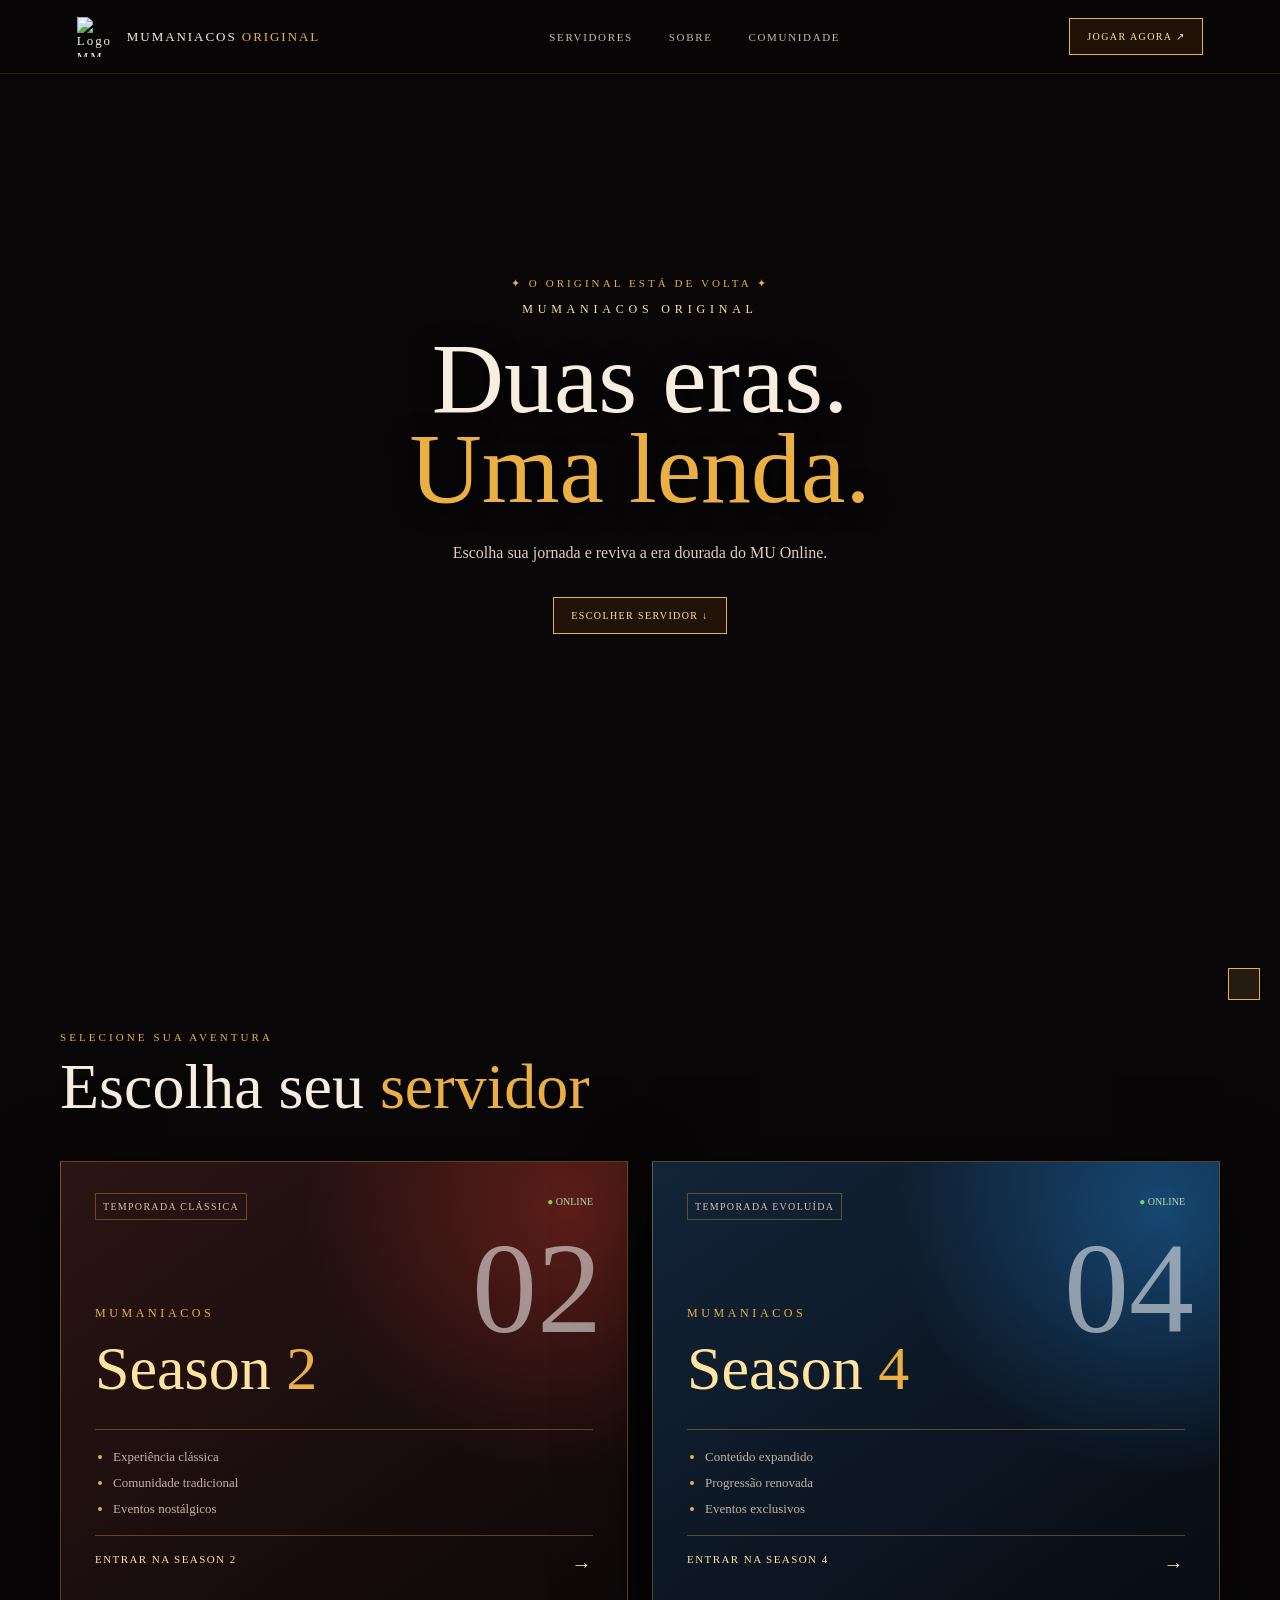
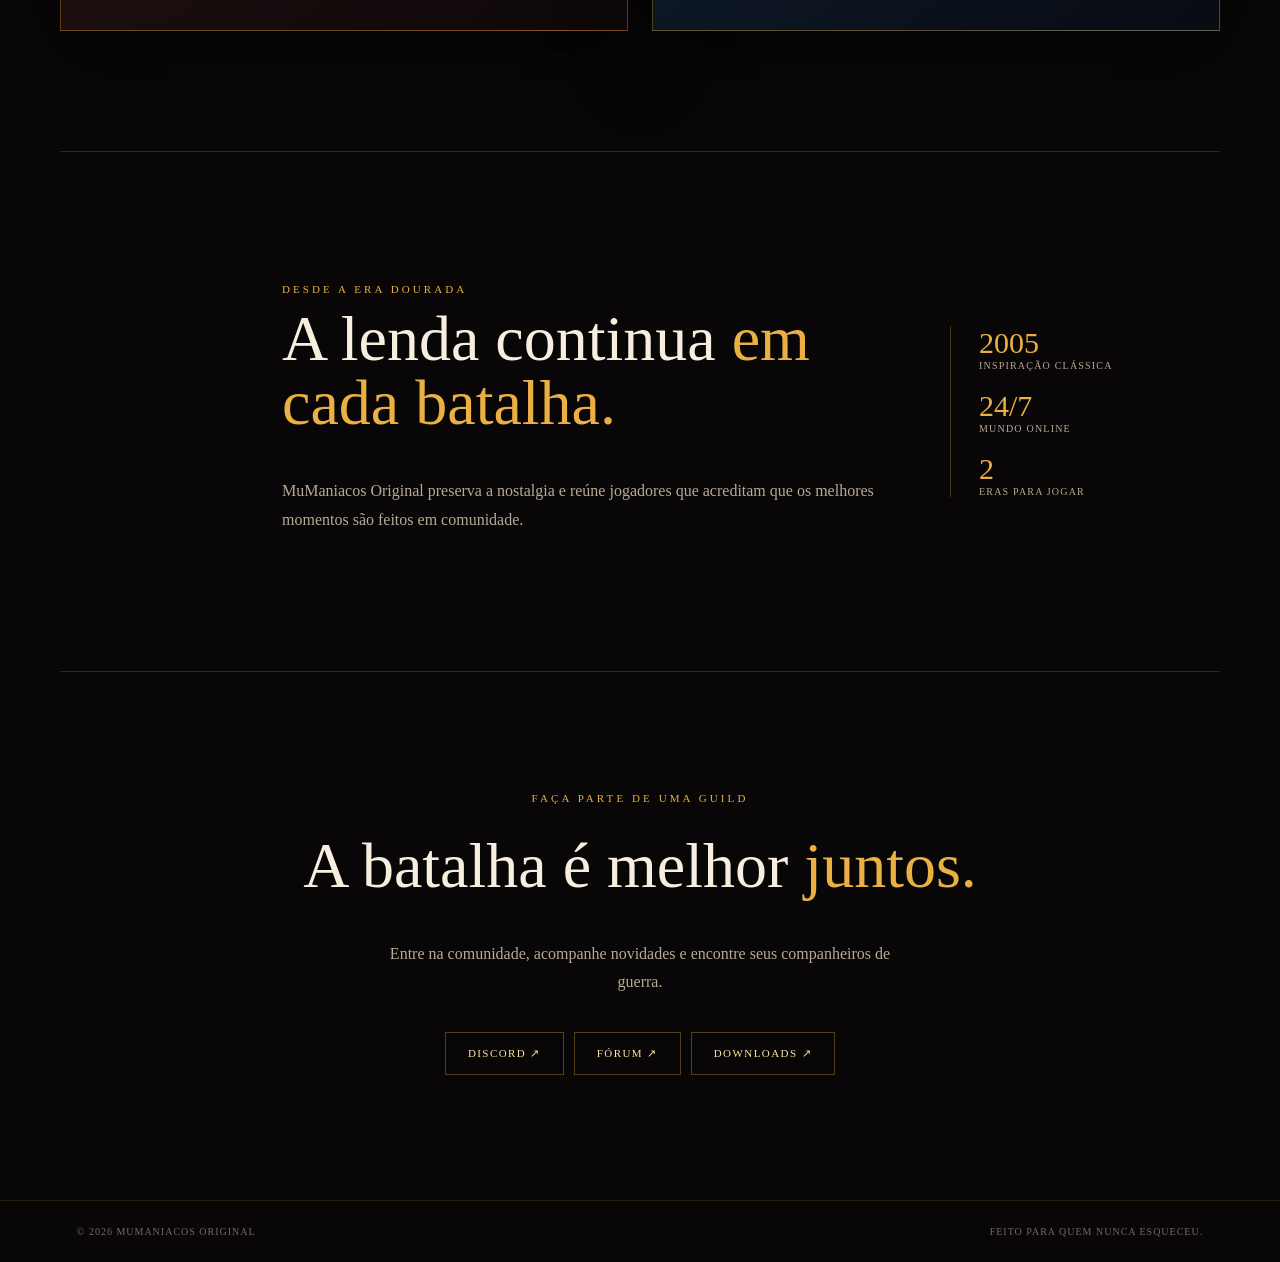
==== index.html @ 780e06e2 "Add files via upload" ====
<!doctype html>
<html lang="pt-BR">
  <head>
    <meta charset="utf-8">
    <meta name="viewport" content="width=device-width, initial-scale=1">
    <meta name="theme-color" content="#080607">
    <link rel="icon" href="favicon.ico" type="image/x-icon">
    <link rel="stylesheet" href="styles.css">
    <title>MuManiacos Original</title>
  </head>

  <body>
    <header>
      <a class="brand" href="#inicio">
        <img src="assets/mumaniacos-mm.png" alt="Logo MM">
        <span>MUMANIACOS <b>ORIGINAL</b></span>
      </a>

      <nav>
        <a href="#servidores">Servidores</a>
        <a href="#sobre">Sobre</a>
        <a href="#comunidade">Comunidade</a>
      </nav>

      <a class="cta" href="#servidores">Jogar agora ↗</a>
    </header>
    <main id="inicio">
      <section class="hero">
        <div class="hero-inner">
          <p class="eyebrow">✦ O original está de volta ✦</p>
          <p class="kicker">MUMANIACOS ORIGINAL</p>
          <h1>Duas eras.<br><em>Uma lenda.</em></h1>
          <p>Escolha sua jornada e reviva a era dourada do MU Online.</p>
          <a class="button" href="#servidores">Escolher servidor ↓</a>
        </div>
      </section>
<section class="section" id="servidores"><p class="label">Selecione sua aventura</p><h2>Escolha seu <em>servidor</em></h2><div class="grid"><article class="card red"><span class="tag">Temporada clássica</span><span class="online">● Online</span><small>02</small><p>MUMANIACOS</p><h3>Season <b>2</b></h3><div class="line"></div><ul><li>Experiência clássica</li><li>Comunidade tradicional</li><li>Eventos nostálgicos</li></ul><a href="#season-2" data-server="MUMANIACOS SEASON 2">ENTRAR NA SEASON 2 <b>→</b></a></article><article class="card blue"><span class="tag">Temporada evoluída</span><span class="online">● Online</span><small>04</small><p>MUMANIACOS</p><h3>Season <b>4</b></h3><div class="line"></div><ul><li>Conteúdo expandido</li><li>Progressão renovada</li><li>Eventos exclusivos</li></ul><a href="/season4" data-server="MUMANIACOS SEASON 4">ENTRAR NA SEASON 4 <b>→</b></a></article></div></section>
<section class="about section" id="sobre"><img src="assets/mumaniacos-mm.png" alt=""><div><p class="label">Desde a era dourada</p><h2>A lenda continua <em>em cada batalha.</em></h2><p>MuManiacos Original preserva a nostalgia e reúne jogadores que acreditam que os melhores momentos são feitos em comunidade.</p></div><div class="stats"><b>2005<small>inspiração clássica</small></b><b>24/7<small>mundo online</small></b><b>2<small>eras para jogar</small></b></div></section>
<section class="community section" id="comunidade"><p class="label">Faça parte de uma guild</p><h2>A batalha é melhor <em>juntos.</em></h2><p>Entre na comunidade, acompanhe novidades e encontre seus companheiros de guerra.</p><div><a href="#discord">Discord ↗</a><a href="#forum">Fórum ↗</a><a href="#downloads">Downloads ↗</a></div></section>    </main>

    <footer>
      © 2026 MUMANIACOS ORIGINAL
      <span>Feito para quem nunca esqueceu.</span>
    </footer>

    <div class="toast"></div>
    <script src="script.js"></script>
  </body>
</html>
---- styles.css ----
:root {
  --bg: #080607;
  --gold: #eab044;
  --cream: #ffe4a1;
  --muted: #b9a996;
}

* {
  box-sizing: border-box;
}

html {
  scroll-behavior: smooth;
}

body {
  margin: 0;
  background: var(--bg);
  color: #f8eee0;
  font-family: Georgia, serif;
}

a {
  color: inherit;
  text-decoration: none;
}

header {
  height: 74px;
  position: fixed;
  z-index: 5;
  inset: 0 0 auto;
  display: flex;
  align-items: center;
  justify-content: space-between;
  padding: 0 6vw;
  background: #080607d9;
  backdrop-filter: blur(10px);
  border-bottom: 1px solid #eab04422;
}

.brand {
  display: flex;
  align-items: center;
  gap: 10px;
  font-size: 13px;
  letter-spacing: 0.15em;
}

.brand img {
  width: 40px;
  height: 40px;
  object-fit: contain;
}

.brand b {
  color: var(--gold);
  font-weight: 400;
}

nav {
  display: flex;
  gap: 36px;
  font-size: 11px;
  text-transform: uppercase;
  letter-spacing: 0.15em;
  color: #cbbba7;
}

.cta,
.button {
  padding: 12px 17px;
  border: 1px solid var(--gold);
  color: var(--cream);
  font-size: 10px;
  text-transform: uppercase;
  letter-spacing: 0.14em;
  background: #6f3a0f40;
}

.cta:hover,
.button:hover {
  background: var(--gold);
  color: #201009;
}

.hero {
  height: 100vh;
  min-height: 680px;
  display: grid;
  place-items: center;
  text-align: center;
  background:
    linear-gradient(#08060722, #080607b8),
    url("assets/mu-maniacos-entrance.png") center / cover;
}

.hero-inner {
  max-width: 650px;
}

.eyebrow,
.label {
  color: var(--gold);
  font-size: 11px;
  letter-spacing: 0.28em;
  text-transform: uppercase;
}

.hero-logo {
  width: 145px;
  margin: 22px;
  filter: drop-shadow(0 0 22px #eaae46aa);
}

.kicker {
  color: var(--cream);
  font-size: 12px;
  letter-spacing: 0.4em;
}

h1 {
  margin: 17px 0 25px;
  font-size: clamp(55px, 8vw, 100px);
  font-weight: 400;
  line-height: 0.9;
  text-shadow: 0 4px 25px #000;
}

em {
  color: var(--gold);
  font-style: normal;
}

.hero-inner > p:not(.eyebrow):not(.kicker) {
  color: #dfcfbb;
  line-height: 1.7;
}

.button {
  display: inline-block;
  margin-top: 15px;
}

.section {
  width: min(1160px, calc(100% - 40px));
  margin: auto;
  padding: 120px 0;
}

h2 {
  margin: 12px 0 42px;
  font-size: clamp(38px, 5vw, 68px);
  font-weight: 400;
  line-height: 1;
}

.grid {
  display: grid;
  grid-template-columns: 1fr 1fr;
  gap: 24px;
}

.card {
  position: relative;
  min-height: 470px;
  overflow: hidden;
  padding: 34px;
  border: 1px solid #eab04455;
  box-shadow: 0 20px 70px #0008;
}

.red {
  background:
    radial-gradient(circle at 90% 10%, #a52f2477, transparent 40%),
    linear-gradient(145deg, #2b1414, #0d0809);
}

.blue {
  background:
    radial-gradient(circle at 90% 10%, #1e70b688, transparent 40%),
    linear-gradient(145deg, #122438, #080b12);
}

.tag {
  padding: 7px;
  border: 1px solid #eab04455;
  color: #d4c3aa;
  font-size: 10px;
  text-transform: uppercase;
  letter-spacing: 0.13em;
}

.online {
  float: right;
  color: #b7dca5;
  font-size: 10px;
  text-transform: uppercase;
}

.online:first-letter {
  color: #75da4b;
}

.card small {
  position: absolute;
  top: 61px;
  right: 25px;
  color: #fff8;
  font-size: 130px;
  line-height: 1;
}

.card p {
  margin-top: 92px;
  color: var(--gold);
  font-size: 12px;
  letter-spacing: 0.3em;
}

.card h3 {
  margin: 0;
  color: var(--cream);
  font-size: 62px;
  font-weight: 400;
}

.card h3 b {
  color: var(--gold);
  font-weight: 400;
}

.line {
  height: 1px;
  margin: 25px 0 14px;
  background: #eab04455;
}

.card ul {
  padding-left: 18px;
  color: #c4b29f;
  font-size: 13px;
  line-height: 2;
}

.card li::marker {
  color: var(--gold);
}

.card > a {
  display: flex;
  justify-content: space-between;
  padding-top: 17px;
  border-top: 1px solid #eab04455;
  color: var(--cream);
  font-size: 11px;
  letter-spacing: 0.13em;
}

.card > a b {
  font-size: 20px;
}

.about {
  display: grid;
  grid-template-columns: 180px 1fr 270px;
  gap: 42px;
  align-items: center;
  border-top: 1px solid #eab04433;
  border-bottom: 1px solid #eab04433;
}

.about > img {
  width: 150px;
  filter: drop-shadow(0 0 18px #eab04466);
}

.about p:not(.label),
.community > p:not(.label) {
  color: var(--muted);
  line-height: 1.8;
}

.stats {
  display: grid;
  gap: 18px;
  padding-left: 28px;
  border-left: 1px solid #eab04444;
}

.stats b {
  color: var(--gold);
  font-size: 30px;
  font-weight: 400;
}

.stats small {
  display: block;
  color: var(--muted);
  font-size: 10px;
  text-transform: uppercase;
  letter-spacing: 0.12em;
}

.community {
  text-align: center;
}

.community > p {
  max-width: 510px;
  margin: 0 auto 30px;
}

.community a {
  display: inline-block;
  margin: 5px;
  padding: 14px 22px;
  border: 1px solid #eab04455;
  color: var(--cream);
  font-size: 11px;
  text-transform: uppercase;
  letter-spacing: 0.13em;
}

footer {
  display: flex;
  justify-content: space-between;
  padding: 25px 6vw;
  border-top: 1px solid #eab04422;
  color: #766b5e;
  font-size: 10px;
  text-transform: uppercase;
  letter-spacing: 0.1em;
}

.toast {
  position: fixed;
  z-index: 10;
  right: 20px;
  bottom: 20px;
  padding: 15px;
  border: 1px solid var(--gold);
  background: #241b13;
  color: var(--cream);
  transform: translateY(120px);
  transition: 0.3s;
}

.toast.show {
  transform: translateY(0);
}

@media (max-width: 760px) {
  nav {
    display: none;
  }

  .grid,
  .about {
    grid-template-columns: 1fr;
  }

  .section {
    padding: 85px 0;
  }

  .about {
    text-align: center;
  }

  .about > img {
    margin: auto;
  }

  .stats {
    grid-template-columns: repeat(3, 1fr);
    padding: 25px 0;
    border: 0;
    border-top: 1px solid #eab04444;
  }

  footer {
    display: block;
    text-align: center;
    line-height: 2;
  }

  .card h3 {
    font-size: 50px;
  }
}
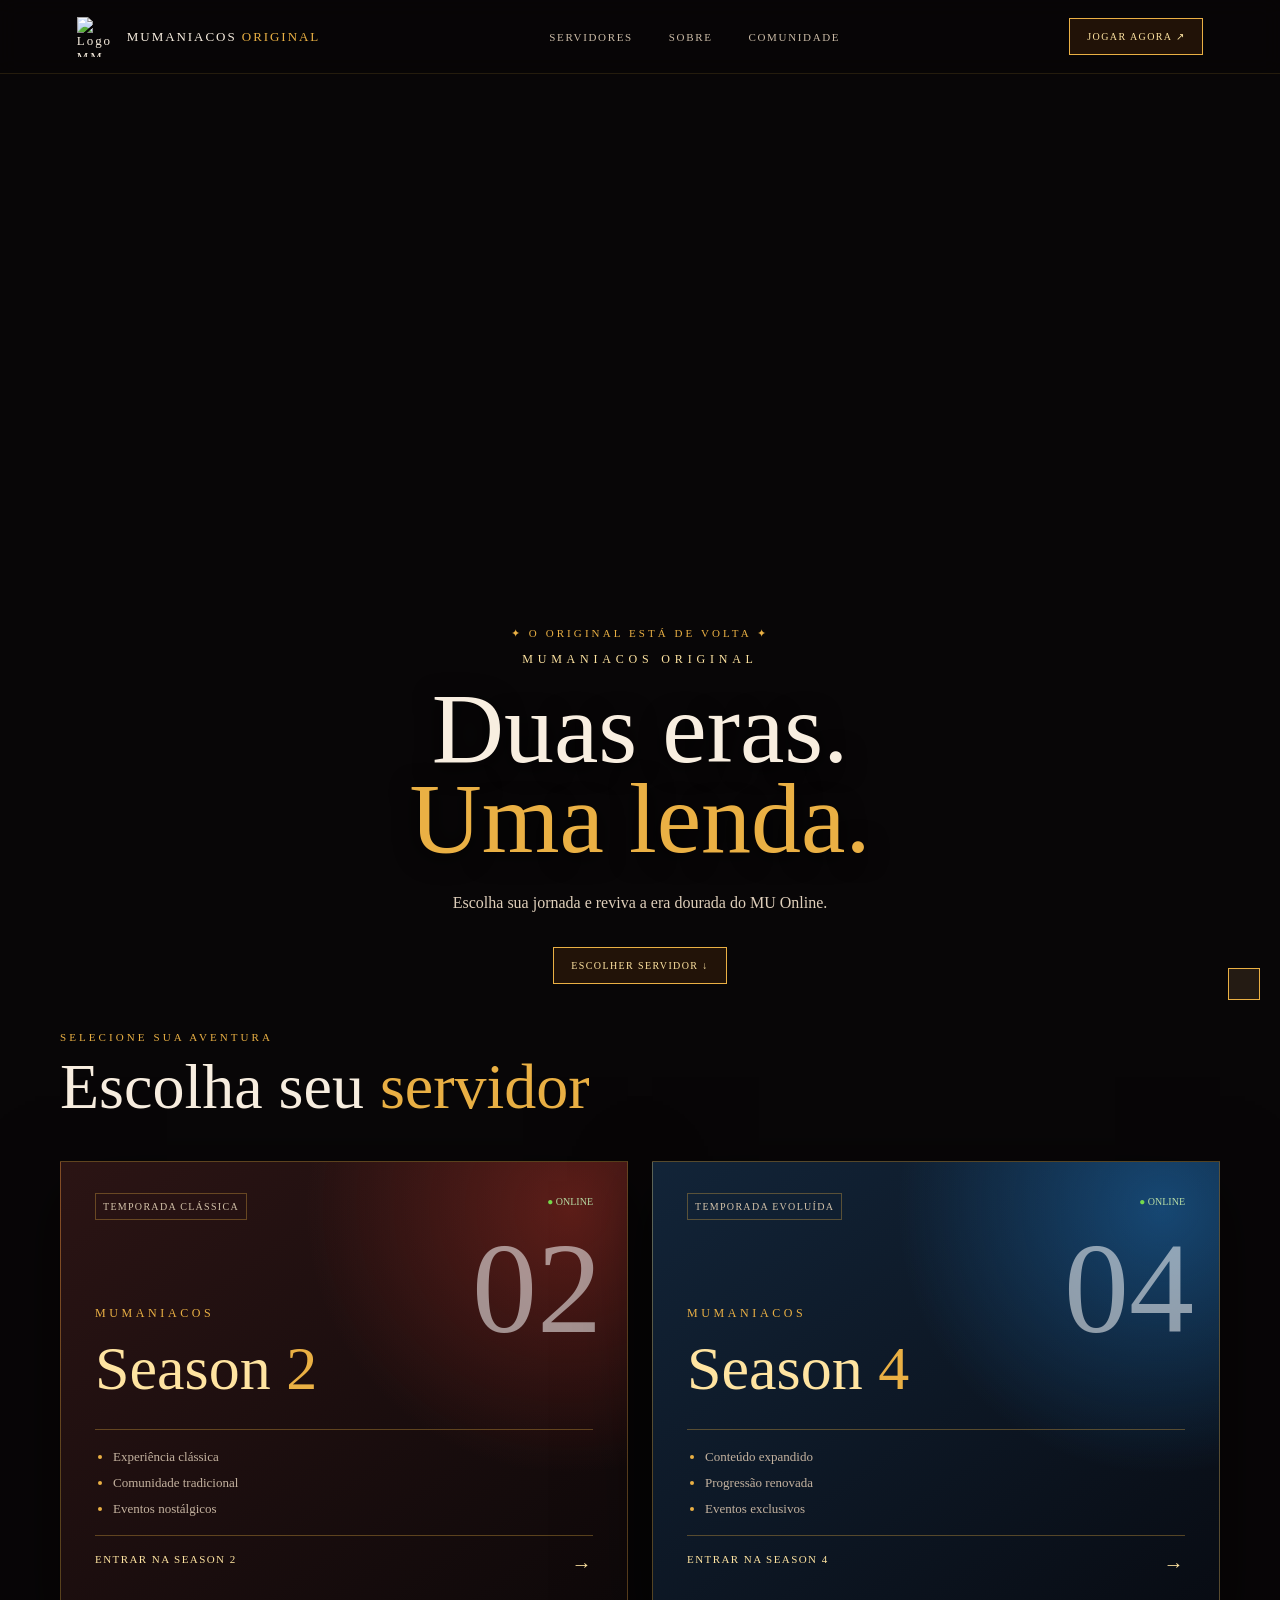
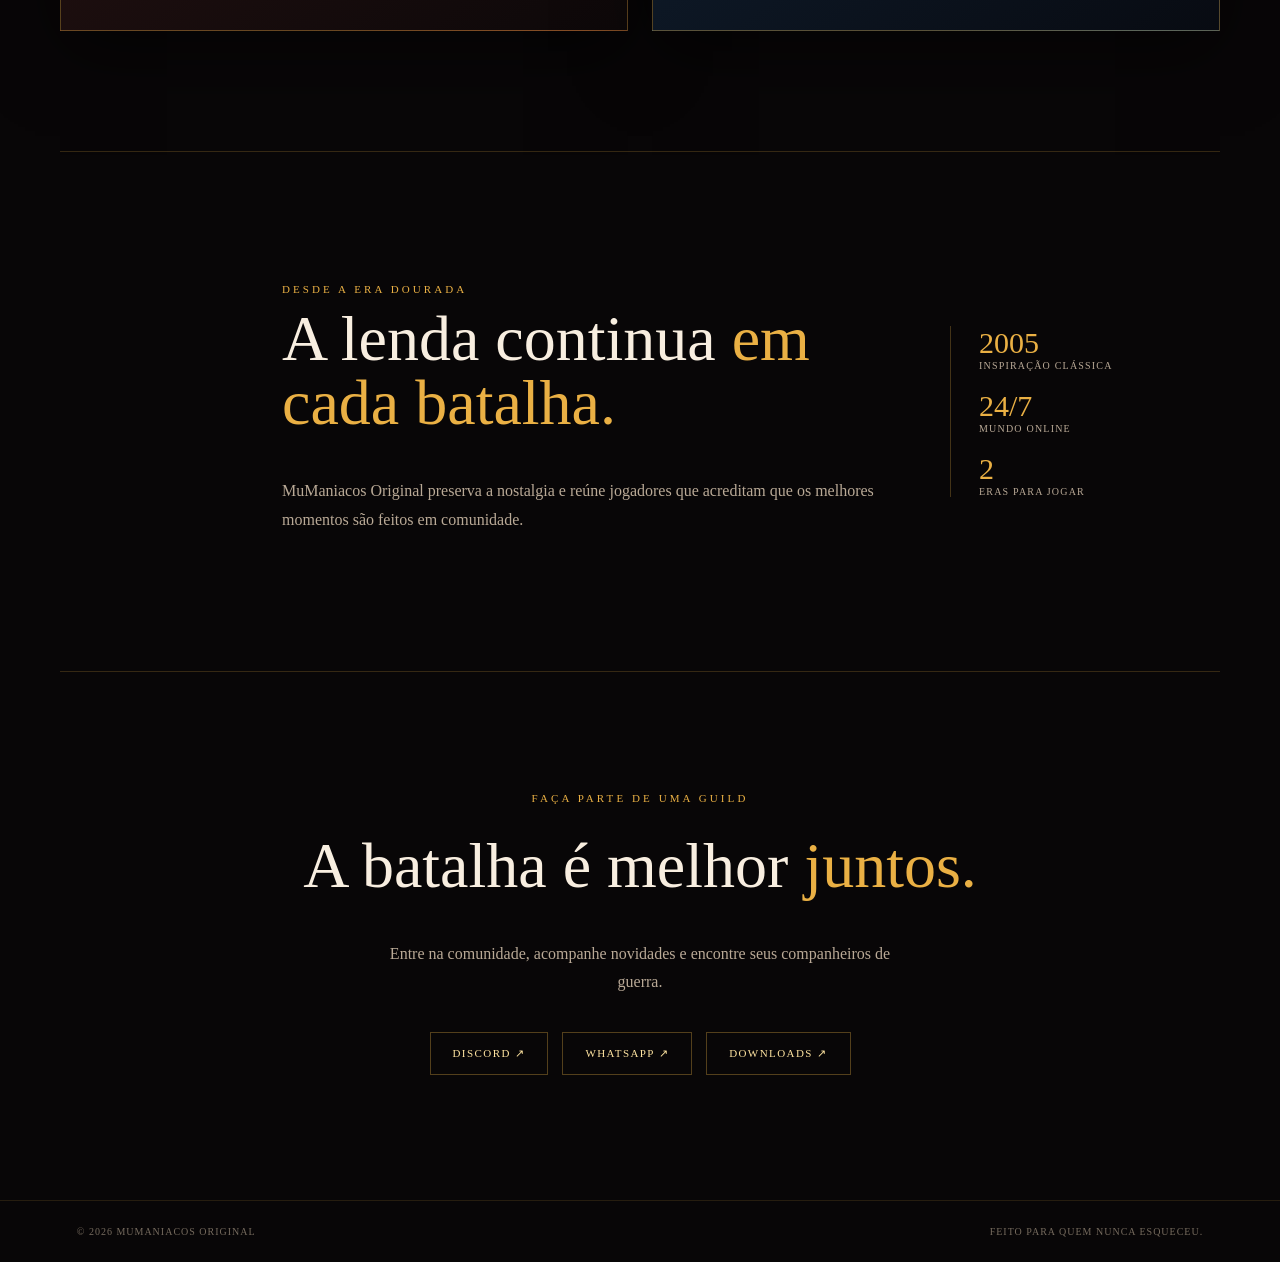
==== commit 12031206: "Add files via upload" ====
--- a/index.html
+++ b/index.html
@@ -11,7 +11,7 @@
 
   <body>
     <header>
-      <a class="brand" href="#inicio">
+      <a class="brand" href="./index.html">
         <img src="assets/mumaniacos-mm.png" alt="Logo MM">
         <span>MUMANIACOS <b>ORIGINAL</b></span>
       </a>
@@ -34,9 +34,85 @@
           <a class="button" href="#servidores">Escolher servidor ↓</a>
         </div>
       </section>
-<section class="section" id="servidores"><p class="label">Selecione sua aventura</p><h2>Escolha seu <em>servidor</em></h2><div class="grid"><article class="card red"><span class="tag">Temporada clássica</span><span class="online">● Online</span><small>02</small><p>MUMANIACOS</p><h3>Season <b>2</b></h3><div class="line"></div><ul><li>Experiência clássica</li><li>Comunidade tradicional</li><li>Eventos nostálgicos</li></ul><a href="#season-2" data-server="MUMANIACOS SEASON 2">ENTRAR NA SEASON 2 <b>→</b></a></article><article class="card blue"><span class="tag">Temporada evoluída</span><span class="online">● Online</span><small>04</small><p>MUMANIACOS</p><h3>Season <b>4</b></h3><div class="line"></div><ul><li>Conteúdo expandido</li><li>Progressão renovada</li><li>Eventos exclusivos</li></ul><a href="/season4" data-server="MUMANIACOS SEASON 4">ENTRAR NA SEASON 4 <b>→</b></a></article></div></section>
-<section class="about section" id="sobre"><img src="assets/mumaniacos-mm.png" alt=""><div><p class="label">Desde a era dourada</p><h2>A lenda continua <em>em cada batalha.</em></h2><p>MuManiacos Original preserva a nostalgia e reúne jogadores que acreditam que os melhores momentos são feitos em comunidade.</p></div><div class="stats"><b>2005<small>inspiração clássica</small></b><b>24/7<small>mundo online</small></b><b>2<small>eras para jogar</small></b></div></section>
-<section class="community section" id="comunidade"><p class="label">Faça parte de uma guild</p><h2>A batalha é melhor <em>juntos.</em></h2><p>Entre na comunidade, acompanhe novidades e encontre seus companheiros de guerra.</p><div><a href="#discord">Discord ↗</a><a href="#forum">Fórum ↗</a><a href="#downloads">Downloads ↗</a></div></section>    </main>
+      <section class="section" id="servidores">
+        <p class="label">Selecione sua aventura</p>
+        <h2>Escolha seu <em>servidor</em></h2>
+
+        <div class="grid">
+          <article class="card red">
+            <span class="tag">Temporada clássica</span>
+            <span class="online">● Online</span>
+            <small>02</small>
+            <p>MUMANIACOS</p>
+            <h3>Season <b>2</b></h3>
+            <div class="line"></div>
+
+            <ul>
+              <li>Experiência clássica</li>
+              <li>Comunidade tradicional</li>
+              <li>Eventos nostálgicos</li>
+            </ul>
+
+            <a href="/season4" data-server="MUMANIACOS SEASON 2">
+              ENTRAR NA SEASON 2 <b>→</b>
+            </a>
+          </article>
+
+          <article class="card blue">
+            <span class="tag">Temporada evoluída</span>
+            <span class="online">● Online</span>
+            <small>04</small>
+            <p>MUMANIACOS</p>
+            <h3>Season <b>4</b></h3>
+            <div class="line"></div>
+
+            <ul>
+              <li>Conteúdo expandido</li>
+              <li>Progressão renovada</li>
+              <li>Eventos exclusivos</li>
+            </ul>
+
+            <a href="/season4" data-server="MUMANIACOS SEASON 4">
+              ENTRAR NA SEASON 4 <b>→</b>
+            </a>
+          </article>
+        </div>
+      </section>
+
+      <section class="about section" id="sobre">
+        <img src="assets/mumaniacos-mm.png" alt="">
+
+        <div>
+          <p class="label">Desde a era dourada</p>
+          <h2>A lenda continua <em>em cada batalha.</em></h2>
+          <p>
+            MuManiacos Original preserva a nostalgia e reúne jogadores que acreditam
+            que os melhores momentos são feitos em comunidade.
+          </p>
+        </div>
+
+        <div class="stats">
+          <b>2005<small>inspiração clássica</small></b>
+          <b>24/7<small>mundo online</small></b>
+          <b>2<small>eras para jogar</small></b>
+        </div>
+      </section>
+
+      <section class="community section" id="comunidade">
+        <p class="label">Faça parte de uma guild</p>
+        <h2>A batalha é melhor <em>juntos.</em></h2>
+        <p>
+          Entre na comunidade, acompanhe novidades e encontre seus companheiros
+          de guerra.
+        </p>
+
+        <div>
+          <a href="https://discord.com/channels/1168257139677077726/1222674937358323755">Discord ↗</a>
+          <a href="https://chat.whatsapp.com/BTqgVE2KaDuJxFZaOGBLpa?s=cl&p=i&iam=2">Whatsapp ↗</a>
+          <a href="https://mumaniacos.net/site/downloads">Downloads ↗</a>
+        </div>
+      </section>
+    </main>
 
     <footer>
       © 2026 MUMANIACOS ORIGINAL
--- a/styles.css
+++ b/styles.css
@@ -97,6 +97,7 @@
 
 .hero-inner {
   max-width: 650px;
+  transform: translateY(350px);
 }
 
 .eyebrow,
@@ -271,7 +272,7 @@
 }
 
 .about > img {
-  width: 150px;
+  width: 115px;
   filter: drop-shadow(0 0 18px #eab04466);
 }
 
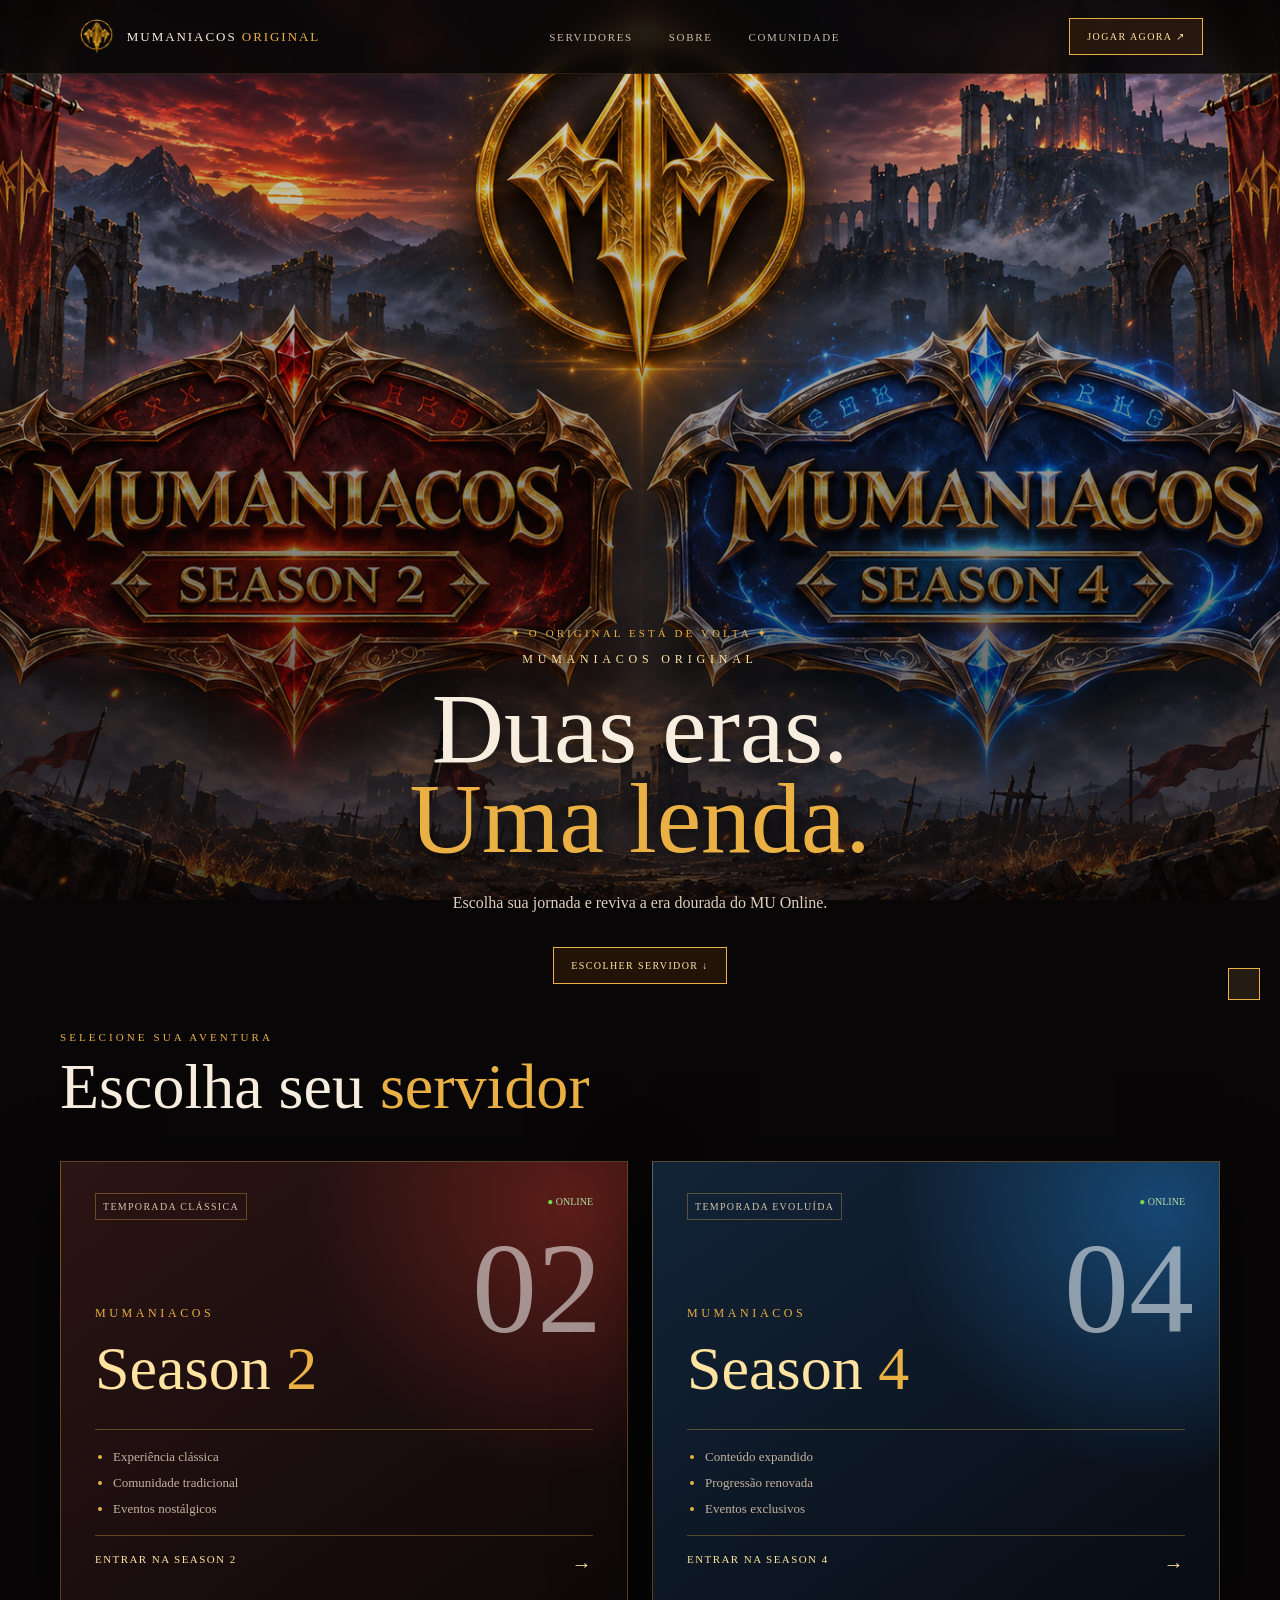
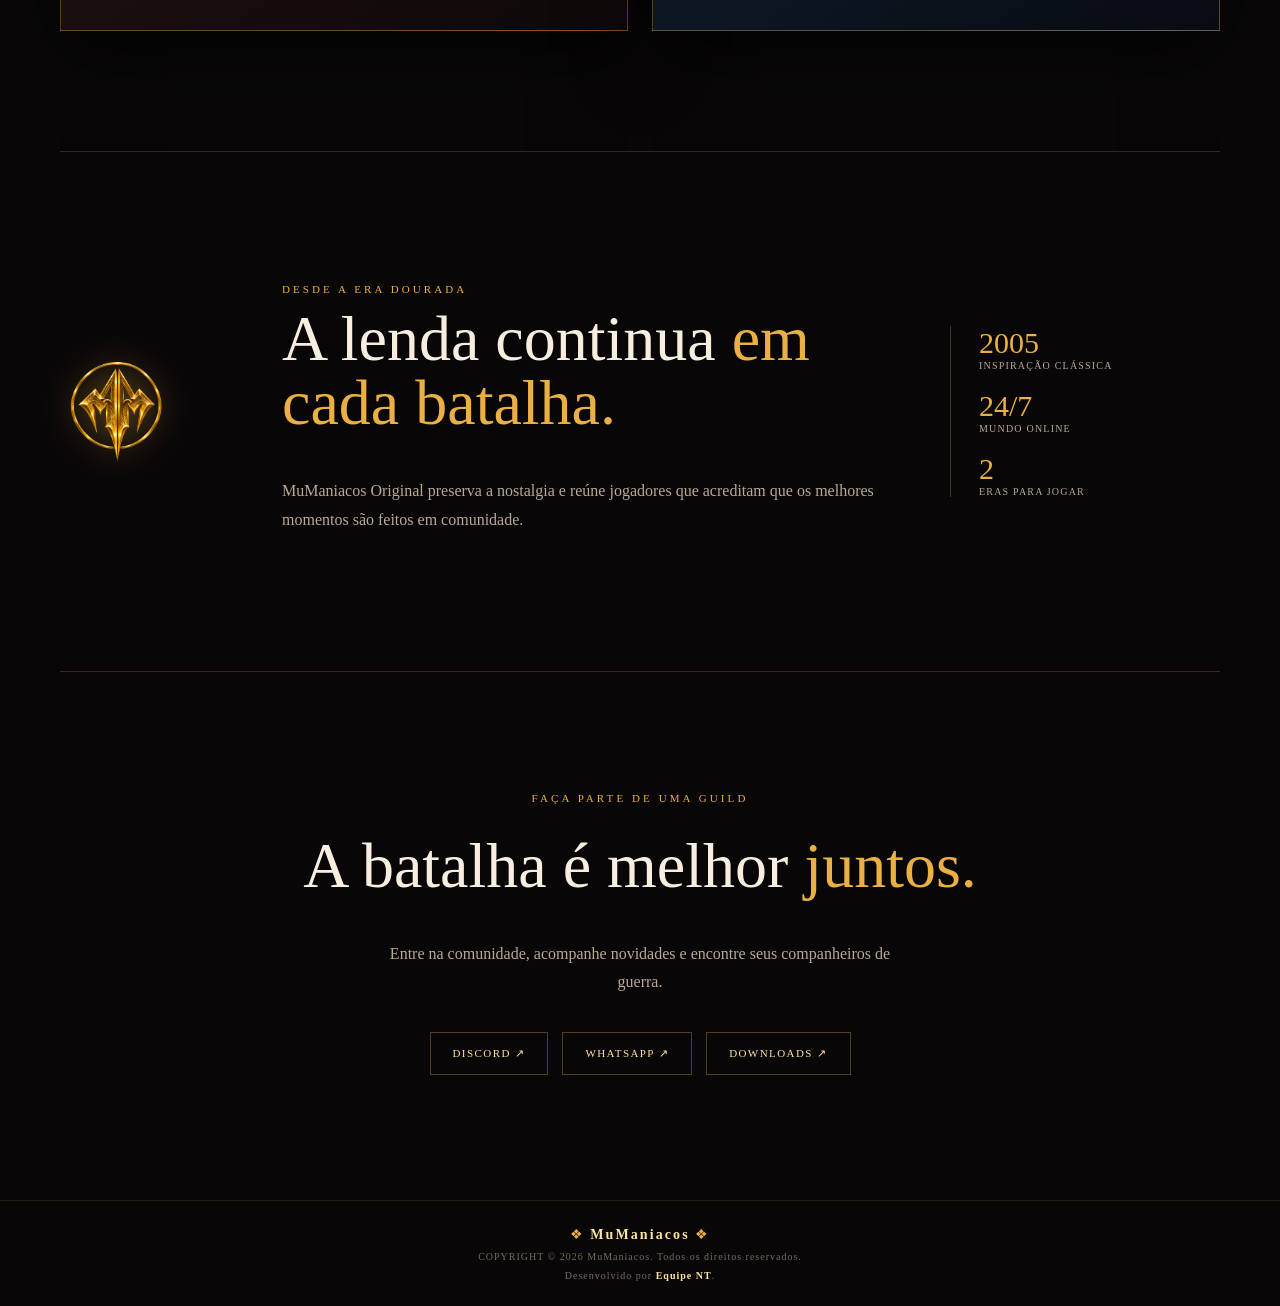
==== commit 7a66657f: "Add files via upload" ====
--- a/index.html
+++ b/index.html
@@ -115,8 +115,9 @@
     </main>
 
     <footer>
-      © 2026 MUMANIACOS ORIGINAL
-      <span>Feito para quem nunca esqueceu.</span>
+      <p class="footer-brand">❖ <strong>MuManiacos</strong> ❖</p>
+      <p>COPYRIGHT © 2026 MuManiacos. Todos os direitos reservados.</p>
+      <p>Desenvolvido por <strong>Equipe NT</strong>.</p>
     </footer>
 
     <div class="toast"></div>
--- a/styles.css
+++ b/styles.css
@@ -325,13 +325,30 @@
 
 footer {
   display: flex;
-  justify-content: space-between;
+  flex-direction: column;
+  align-items: center;
+  gap: 8px;
   padding: 25px 6vw;
   border-top: 1px solid #eab04422;
   color: #766b5e;
   font-size: 10px;
-  text-transform: uppercase;
   letter-spacing: 0.1em;
+  text-align: center;
+}
+
+footer p {
+  margin: 0;
+}
+
+footer strong {
+  color: var(--cream);
+  font-weight: 700;
+}
+
+footer .footer-brand {
+  color: var(--gold);
+  font-size: 14px;
+  letter-spacing: 0.15em;
 }
 
 .toast {
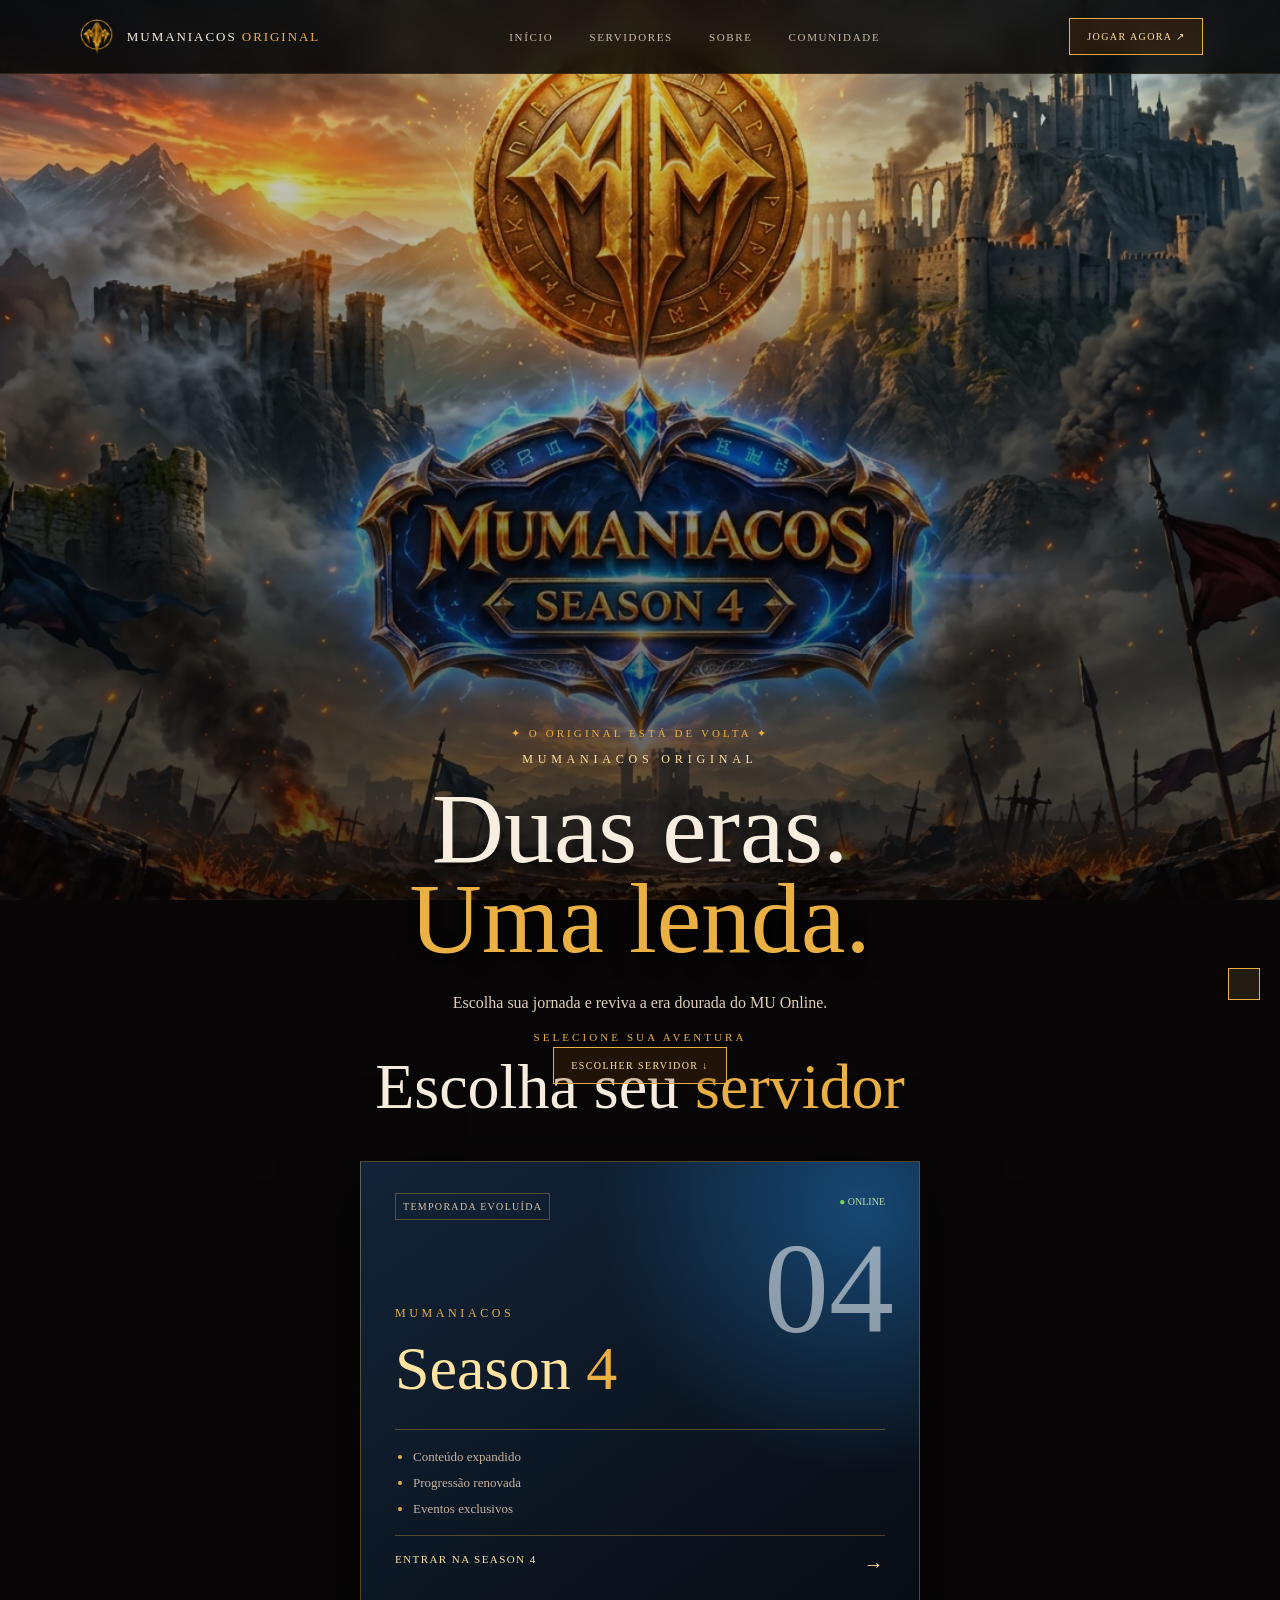
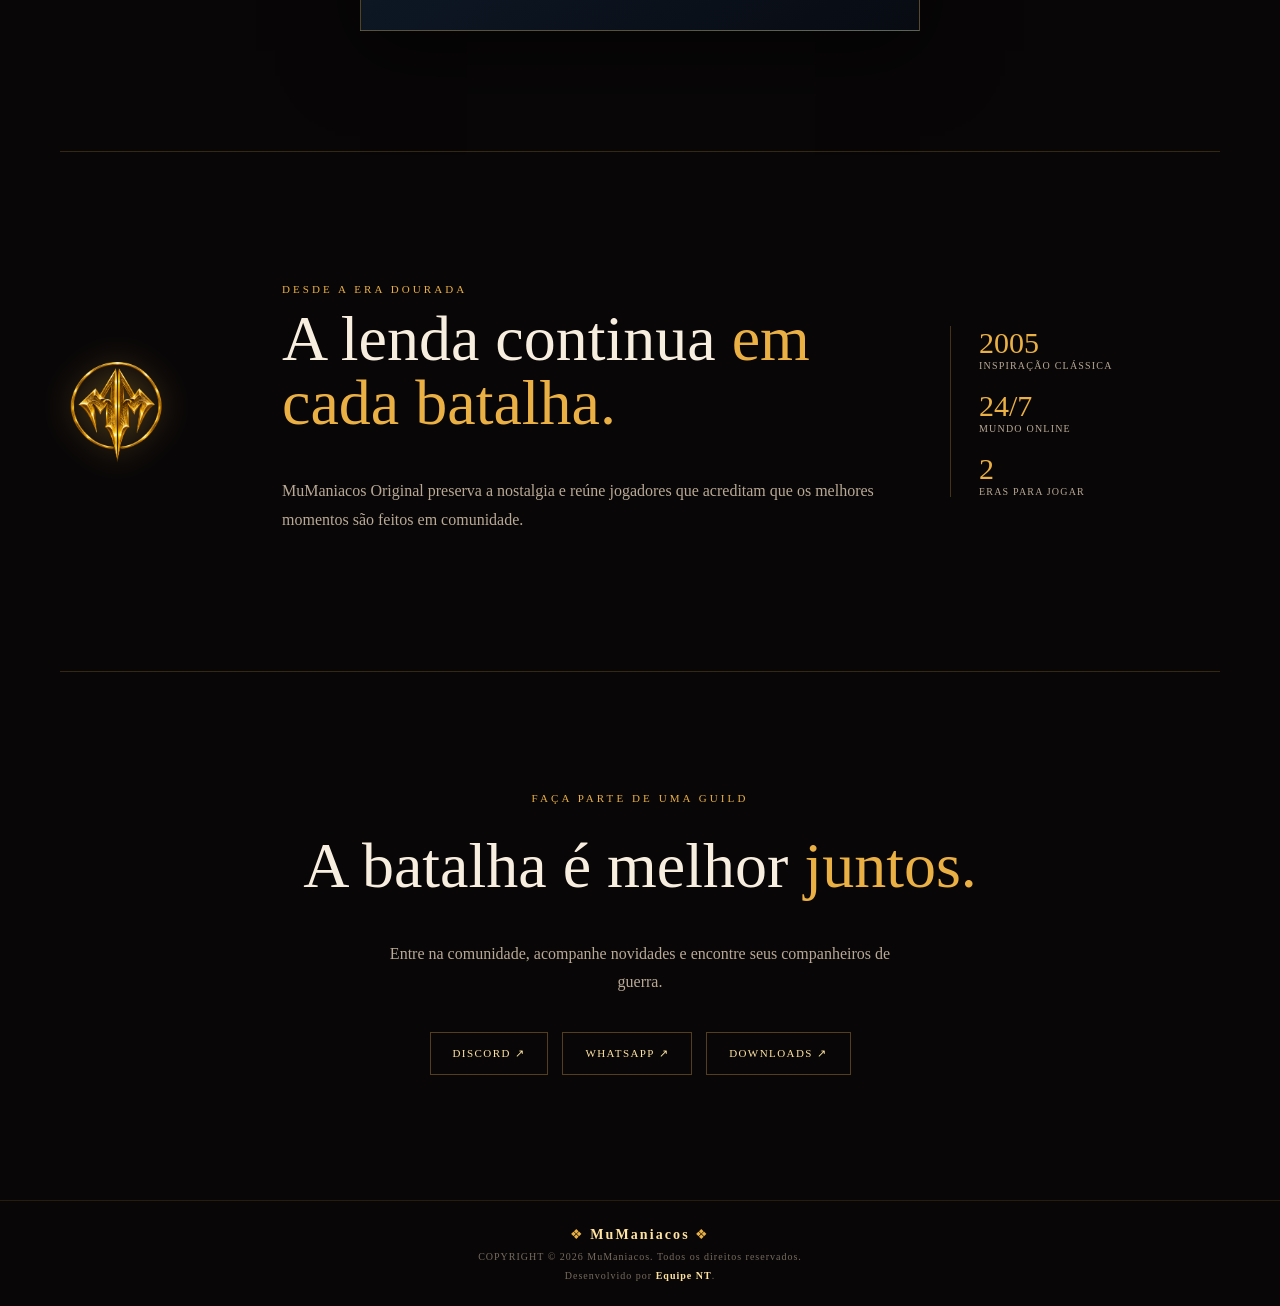
==== commit 9f3a6f76: "Add files via upload" ====
--- a/index.html
+++ b/index.html
@@ -11,12 +11,13 @@
 
   <body>
     <header>
-      <a class="brand" href="./index.html">
+      <a class="brand" href="#inicio">
         <img src="assets/mumaniacos-mm.png" alt="Logo MM">
         <span>MUMANIACOS <b>ORIGINAL</b></span>
       </a>
 
       <nav>
+        <a href="#inicio">Início</a>
         <a href="#servidores">Servidores</a>
         <a href="#sobre">Sobre</a>
         <a href="#comunidade">Comunidade</a>
@@ -39,25 +40,6 @@
         <h2>Escolha seu <em>servidor</em></h2>
 
         <div class="grid">
-          <article class="card red">
-            <span class="tag">Temporada clássica</span>
-            <span class="online">● Online</span>
-            <small>02</small>
-            <p>MUMANIACOS</p>
-            <h3>Season <b>2</b></h3>
-            <div class="line"></div>
-
-            <ul>
-              <li>Experiência clássica</li>
-              <li>Comunidade tradicional</li>
-              <li>Eventos nostálgicos</li>
-            </ul>
-
-            <a href="/season4" data-server="MUMANIACOS SEASON 2">
-              ENTRAR NA SEASON 2 <b>→</b>
-            </a>
-          </article>
-
           <article class="card blue">
             <span class="tag">Temporada evoluída</span>
             <span class="online">● Online</span>
@@ -109,7 +91,7 @@
         <div>
           <a href="https://discord.com/channels/1168257139677077726/1222674937358323755">Discord ↗</a>
           <a href="https://chat.whatsapp.com/BTqgVE2KaDuJxFZaOGBLpa?s=cl&p=i&iam=2">Whatsapp ↗</a>
-          <a href="https://mumaniacos.net/site/downloads">Downloads ↗</a>
+          <a href="https://mumaniacos.net/season4/downloads">Downloads ↗</a>
         </div>
       </section>
     </main>
--- a/styles.css
+++ b/styles.css
@@ -97,7 +97,7 @@
 
 .hero-inner {
   max-width: 650px;
-  transform: translateY(350px);
+  transform: translateY(450px);
 }
 
 .eyebrow,
@@ -156,9 +156,15 @@
   line-height: 1;
 }
 
+#servidores > .label,
+#servidores > h2 {
+  text-align: center;
+}
+
 .grid {
   display: grid;
-  grid-template-columns: 1fr 1fr;
+  grid-template-columns: minmax(0, 560px);
+  justify-content: center;
   gap: 24px;
 }
 
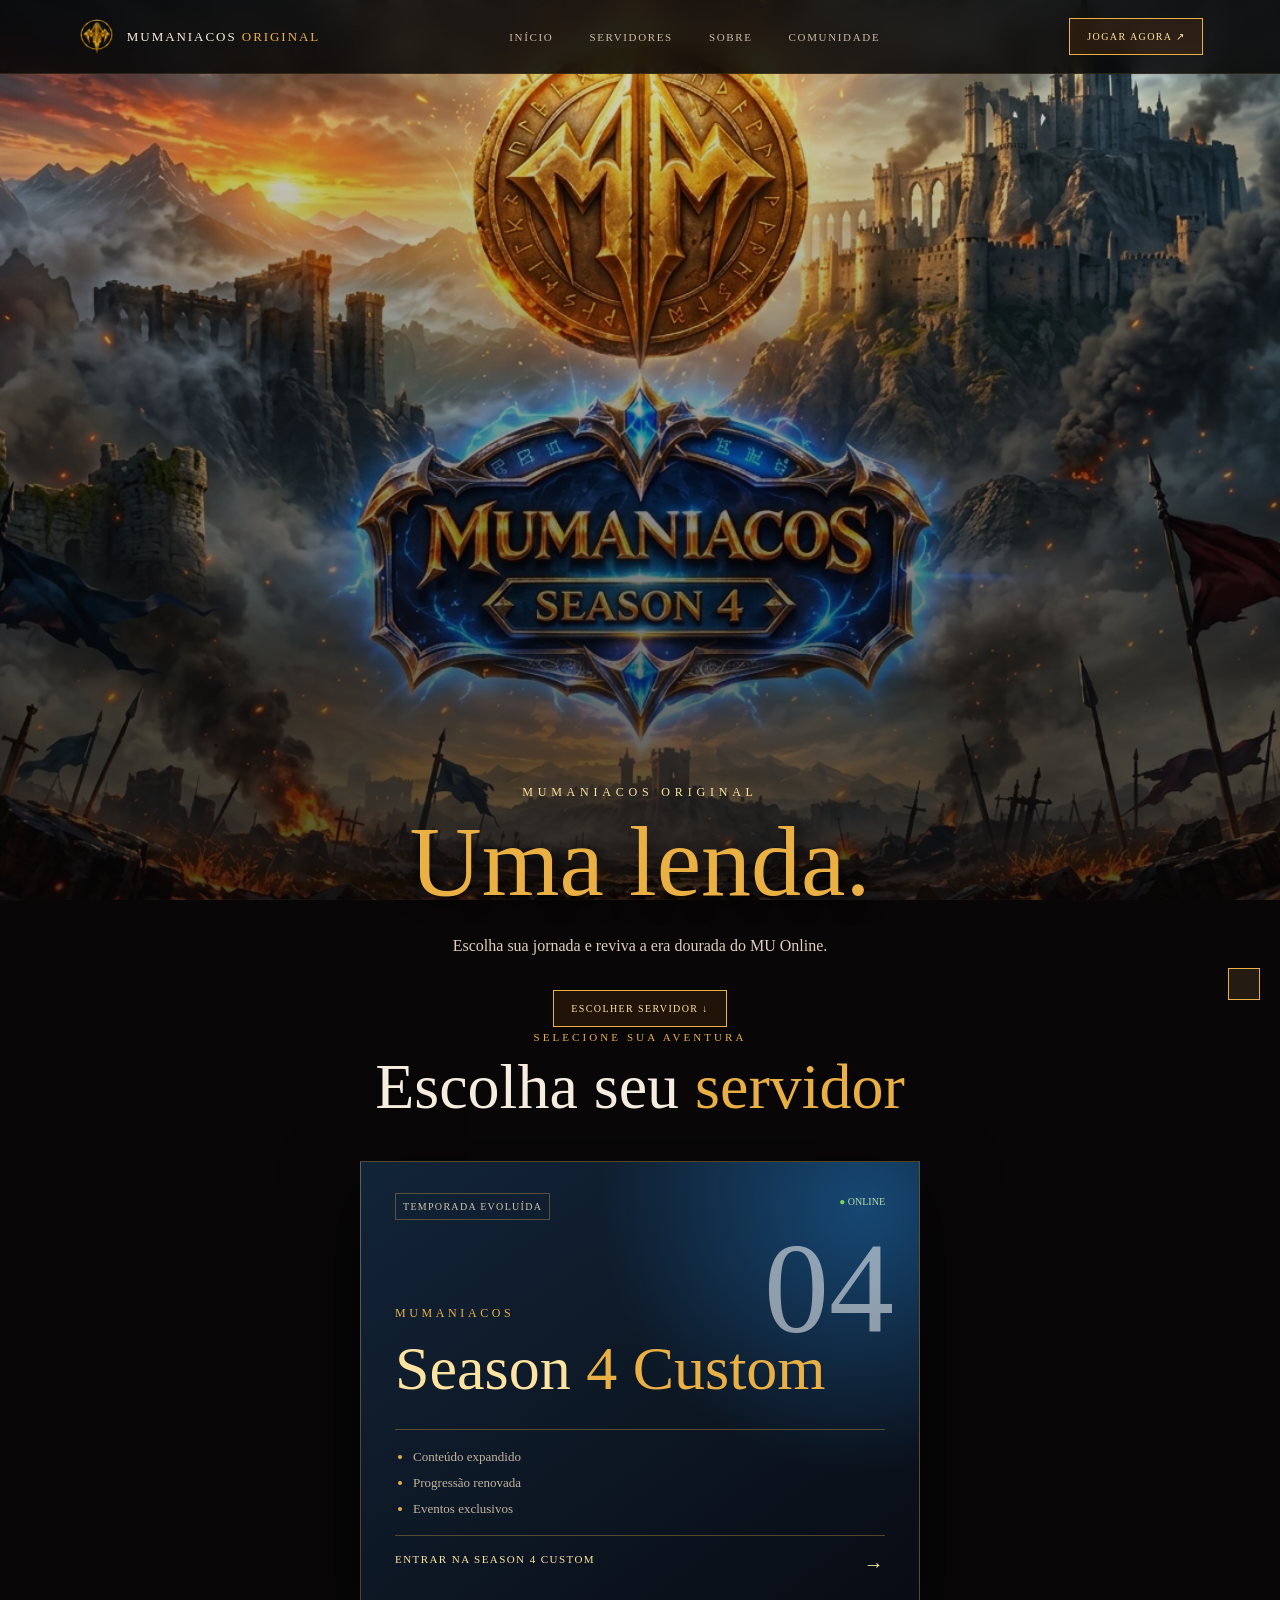
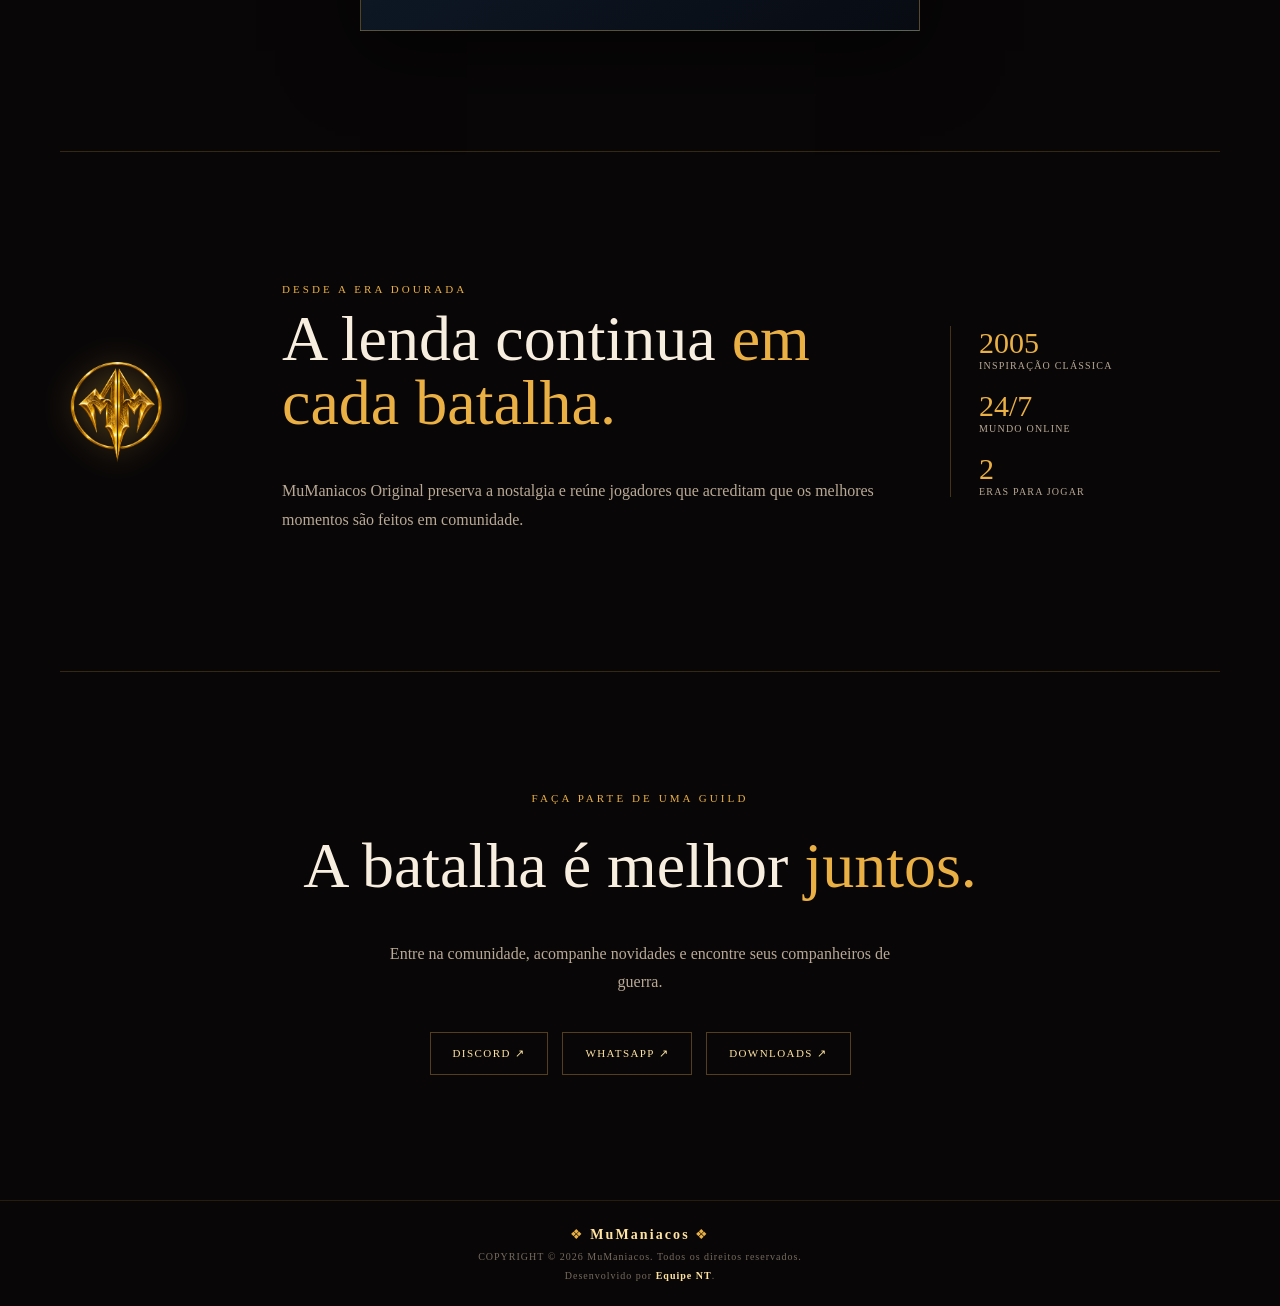
==== commit 31894801: "Add files via upload" ====
--- a/index.html
+++ b/index.html
@@ -15,7 +15,6 @@
         <img src="assets/mumaniacos-mm.png" alt="Logo MM">
         <span>MUMANIACOS <b>ORIGINAL</b></span>
       </a>
-
       <nav>
         <a href="#inicio">Início</a>
         <a href="#servidores">Servidores</a>
@@ -28,9 +27,8 @@
     <main id="inicio">
       <section class="hero">
         <div class="hero-inner">
-          <p class="eyebrow">✦ O original está de volta ✦</p>
           <p class="kicker">MUMANIACOS ORIGINAL</p>
-          <h1>Duas eras.<br><em>Uma lenda.</em></h1>
+          <h1><em>Uma lenda.</em></h1>
           <p>Escolha sua jornada e reviva a era dourada do MU Online.</p>
           <a class="button" href="#servidores">Escolher servidor ↓</a>
         </div>
@@ -45,7 +43,7 @@
             <span class="online">● Online</span>
             <small>04</small>
             <p>MUMANIACOS</p>
-            <h3>Season <b>4</b></h3>
+            <h3>Season <b>4 Custom</b></h3>
             <div class="line"></div>
 
             <ul>
@@ -55,7 +53,7 @@
             </ul>
 
             <a href="/season4" data-server="MUMANIACOS SEASON 4">
-              ENTRAR NA SEASON 4 <b>→</b>
+              ENTRAR NA SEASON 4 CUSTOM <b>→</b>
             </a>
           </article>
         </div>
